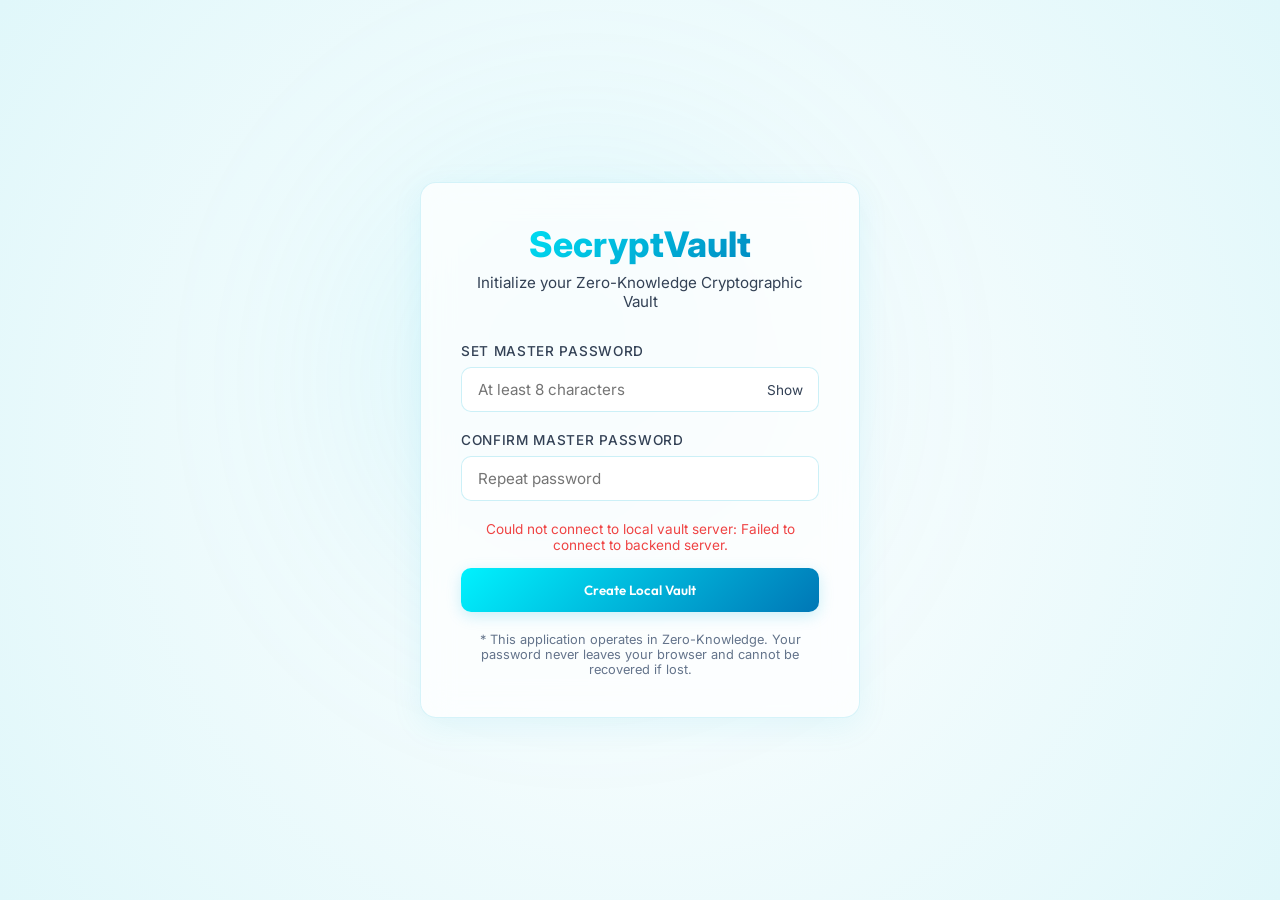
==== secryptVault/index.html @ 35ea75a4 "Integrate SecryptVault project card and live demo with client-side fallback" ====
<!doctype html>
<html lang="en">
  <head>
    <meta charset="UTF-8" />
    <meta name="viewport" content="width=device-width, initial-scale=1.0" />
    <title>SecryptVault - Secure Local Cryptographic Vault</title>
    <link rel="preconnect" href="https://fonts.googleapis.com">
    <link rel="preconnect" href="https://fonts.gstatic.com" crossorigin>
    <link href="https://fonts.googleapis.com/css2?family=Inter:wght@300;400;500;600;700&family=Outfit:wght@400;500;600;700;800&display=swap" rel="stylesheet">
    <script type="module" crossorigin src="./assets/index-CIjahzzJ.js"></script>
    <link rel="stylesheet" crossorigin href="./assets/index-DCNhAiiR.css">
  </head>
  <body>
    <div id="root"></div>
  </body>
</html>
---- secryptVault/assets/index-DCNhAiiR.css ----
:root{--bg-app: radial-gradient(circle at 50% 50%, #ffffff 0%, #e0f7fa 100%);--bg-glass: rgba(255, 255, 255, .75);--bg-glass-active: rgba(230, 250, 252, .9);--border-glass: rgba(0, 180, 216, .15);--border-glass-focus: rgba(0, 180, 216, .6);--accent-cyan: #00b4d8;--accent-blue: #0077b6;--accent-gradient: linear-gradient(135deg, #00f2fe 0%, #0077b6 100%);--accent-gradient-hover: linear-gradient(135deg, #00e5f2 0%, #006296 100%);--text-primary: #0f172a;--text-secondary: #334155;--text-muted: #64748b;--success: #10b981;--warning: #f59e0b;--danger: #ef4444;--danger-gradient: linear-gradient(135deg, #f43f5e 0%, #e11d48 100%);--shadow-glow: 0 0 20px rgba(0, 180, 216, .15);--shadow-box: 0 8px 32px 0 rgba(0, 180, 216, .08);--font-display: "Outfit", "Inter", -apple-system, sans-serif;--font-body: "Inter", -apple-system, sans-serif}*{box-sizing:border-box;margin:0;padding:0;scrollbar-width:thin;scrollbar-color:rgba(0,180,216,.2) transparent}body{font-family:var(--font-body);background:var(--bg-app);color:var(--text-primary);min-height:100vh;display:flex;flex-direction:column;overflow-x:hidden;-webkit-font-smoothing:antialiased}button,input,select,textarea{font-family:inherit;color:inherit}.glass-panel{background:var(--bg-glass);backdrop-filter:blur(16px);-webkit-backdrop-filter:blur(16px);border:1px solid var(--border-glass);border-radius:16px;box-shadow:var(--shadow-box)}::-webkit-scrollbar{width:6px;height:6px}::-webkit-scrollbar-track{background:transparent}::-webkit-scrollbar-thumb{background:#00b4d833;border-radius:4px}::-webkit-scrollbar-thumb:hover{background:#00b4d866}.app-container{display:flex;min-height:100vh;width:100vw}.auth-wrapper{display:flex;align-items:center;justify-content:center;width:100vw;min-height:100vh;position:relative;overflow:hidden}.auth-wrapper:before{content:"";position:absolute;width:400px;height:400px;border-radius:50%;background:var(--accent-gradient);filter:blur(130px);opacity:.15;top:20%;left:30%;pointer-events:none}.auth-card{width:100%;max-width:440px;padding:40px;text-align:center;margin:20px;animation:fadeIn .4s ease-out}h1,h2,h3,h4{font-family:var(--font-display);font-weight:600;letter-spacing:-.02em}.brand-title{font-size:2.2rem;font-weight:800;background:var(--accent-gradient);-webkit-background-clip:text;-webkit-text-fill-color:transparent;margin-bottom:8px}.auth-subtitle{color:var(--text-secondary);font-size:.95rem;margin-bottom:32px}.form-group{margin-bottom:20px;text-align:left}.form-label{display:block;font-size:.85rem;font-weight:500;color:var(--text-secondary);margin-bottom:8px;text-transform:uppercase;letter-spacing:.05em}.input-container{position:relative;display:flex;align-items:center}.text-input{width:100%;padding:12px 16px;background:#ffffffe6;border:1px solid rgba(0,180,216,.2);border-radius:10px;font-size:.95rem;color:var(--text-primary);transition:border-color .2s,box-shadow .2s;outline:none}.text-input:focus{border-color:var(--border-glass-focus);box-shadow:0 0 10px #00b4d826}.input-toggle-btn{position:absolute;right:12px;background:none;border:none;color:var(--text-secondary);cursor:pointer;padding:4px;font-size:.85rem}.input-toggle-btn:hover{color:var(--text-primary)}.btn-primary{width:100%;padding:14px;background:var(--accent-gradient);color:#fff;border:none;border-radius:10px;font-weight:600;cursor:pointer;transition:transform .15s,box-shadow .15s,opacity .15s;font-family:var(--font-display);box-shadow:0 4px 15px #00b4d833}.btn-primary:hover{background:var(--accent-gradient-hover);transform:translateY(-1px);box-shadow:0 6px 20px #00b4d84d}.btn-primary:active{transform:translateY(1px)}.btn-primary:disabled{opacity:.5;cursor:not-allowed;transform:none!important;box-shadow:none!important}.btn-secondary{padding:10px 18px;background:#fffc;border:1px solid rgba(0,180,216,.2);color:var(--accent-blue);border-radius:8px;font-weight:500;cursor:pointer;transition:background-color .2s,border-color .2s}.btn-secondary:hover{background:#00b4d80d;border-color:#00b4d866}.btn-danger{padding:10px 18px;background:var(--danger-gradient);color:#fff;border:none;border-radius:8px;font-weight:600;cursor:pointer;transition:transform .15s,opacity .15s}.btn-danger:hover{opacity:.9;transform:translateY(-1px)}.sidebar{width:280px;padding:24px;display:flex;flex-direction:column;border-right:1px solid var(--border-glass);background:#f0fbfcb3}.sidebar-logo{display:flex;align-items:center;gap:10px;margin-bottom:32px}.logo-icon{width:32px;height:32px;background:var(--accent-gradient);color:#fff;border-radius:8px;display:flex;align-items:center;justify-content:center;font-weight:800;font-family:var(--font-display)}.logo-text{font-size:1.25rem;font-weight:700;letter-spacing:-.01em;color:var(--accent-blue)}.sidebar-menu{list-style:none;display:flex;flex-direction:column;gap:6px;margin-bottom:24px}.menu-item{padding:10px 14px;border-radius:8px;cursor:pointer;transition:background-color .2s,color .2s;font-size:.95rem;display:flex;align-items:center;justify-content:space-between;color:var(--text-secondary)}.menu-item:hover,.menu-item.active{background:#00b4d814;color:var(--accent-blue)}.menu-item.active{border-left:3px solid var(--accent-cyan);padding-left:11px;font-weight:600}.item-count{font-size:.75rem;background:#00b4d81a;color:var(--accent-blue);padding:2px 6px;border-radius:10px}.main-content{flex:1;display:flex;flex-direction:column;overflow:hidden}.top-bar{padding:16px 32px;display:flex;align-items:center;justify-content:space-between;border-bottom:1px solid var(--border-glass);background:#fff6}.search-wrapper{position:relative;width:400px}.search-input{width:100%;padding:10px 16px 10px 38px;background:#ffffffe6;border:1px solid rgba(0,180,216,.15);border-radius:8px;outline:none;font-size:.9rem;color:var(--text-primary);transition:border-color .2s}.search-input:focus{border-color:var(--border-glass-focus)}.search-icon{position:absolute;left:12px;top:50%;transform:translateY(-50%);color:var(--text-muted);pointer-events:none}.user-profile-bar{display:flex;align-items:center;gap:16px}.session-lock-btn{display:flex;align-items:center;gap:8px;padding:8px 14px;font-size:.85rem;background:#ef444414;border:1px solid rgba(239,68,68,.15);border-radius:8px;color:var(--danger);cursor:pointer;transition:background .2s}.session-lock-btn:hover{background:#ef444426}.dashboard-grid{display:flex;flex:1;overflow:hidden}.vault-list-container{flex:1;padding:32px;overflow-y:auto}.vault-list-header{display:flex;align-items:center;justify-content:space-between;margin-bottom:24px}.vault-title-section h2{font-size:1.5rem;margin-bottom:4px;color:var(--accent-blue)}.vault-title-section p{font-size:.85rem;color:var(--text-secondary)}.list-actions{display:flex;gap:12px}.items-list{display:flex;flex-direction:column;gap:10px}.vault-item-card{display:flex;align-items:center;justify-content:space-between;padding:16px 20px;cursor:pointer;transition:transform .15s,background-color .15s,border-color .15s;border:1px solid var(--border-glass)}.vault-item-card:hover{background:#00b4d80a;border-color:#00b4d840;transform:translateY(-1px)}.vault-item-card.active{background:#00b4d814;border-color:var(--accent-cyan)}.item-left{display:flex;align-items:center;gap:16px}.category-badge{padding:6px 12px;border-radius:20px;font-size:.75rem;font-weight:600;text-transform:uppercase;letter-spacing:.05em;background:#00b4d814;color:var(--accent-blue)}.item-info h4{font-size:1rem;font-weight:600;margin-bottom:2px;color:var(--text-primary)}.item-info p{font-size:.8rem;color:var(--text-secondary)}.item-right{display:flex;align-items:center;gap:16px}.fav-star{color:var(--warning);cursor:pointer;font-size:1.2rem}.fav-star.inactive{color:var(--text-muted)}.details-panel{width:480px;border-left:1px solid var(--border-glass);background:#fffffff5;display:flex;flex-direction:column;overflow-y:auto;animation:slideInRight .3s ease-out}@keyframes fadeIn{0%{opacity:0;transform:scale(.98)}to{opacity:1;transform:scale(1)}}@keyframes slideInRight{0%{transform:translate(100%)}to{transform:translate(0)}}.editor-header{padding:24px 32px;border-bottom:1px solid var(--border-glass);display:flex;align-items:center;justify-content:space-between;color:var(--accent-blue)}.editor-body{padding:32px;flex:1;display:flex;flex-direction:column;gap:20px}.editor-footer{padding:24px 32px;border-top:1px solid var(--border-glass);display:flex;gap:12px}.tag-container{display:flex;flex-wrap:wrap;gap:6px;margin-top:6px}.tag-badge{background:#00b4d814;border:1px solid rgba(0,180,216,.2);color:var(--accent-blue);padding:4px 10px;border-radius:6px;font-size:.8rem;display:flex;align-items:center;gap:6px;font-weight:500}.tag-remove-btn{background:none;border:none;color:inherit;cursor:pointer;font-size:.75rem}.generator-row{display:flex;align-items:center;justify-content:space-between;margin-bottom:12px}.entropy-meter{height:4px;width:100%;background:#00b4d81a;border-radius:2px;margin-top:10px;overflow:hidden}.entropy-fill{height:100%;transition:width .3s,background-color .3s}.custom-fields-list{display:flex;flex-direction:column;gap:12px;margin-top:12px}.custom-field-row{display:flex;gap:10px}.toast-notification{position:fixed;bottom:24px;right:24px;padding:12px 24px;border-radius:8px;font-size:.9rem;font-weight:500;color:#fff;display:flex;align-items:center;gap:10px;animation:slideInUp .3s ease-out;z-index:1000;box-shadow:0 10px 25px #00b4d826}@keyframes slideInUp{0%{transform:translateY(100px);opacity:0}to{transform:translateY(0);opacity:1}}.toast-success{background:#10b981f2;border:1px solid rgba(16,185,129,.2)}.toast-error{background:#ef4444f2;border:1px solid rgba(239,68,68,.2)}.toast-info{background:#0077b6f2;border:1px solid rgba(0,119,182,.2)}.empty-state{display:flex;flex-direction:column;align-items:center;justify-content:center;height:100%;text-align:center;color:var(--text-secondary);gap:16px;padding:40px}.empty-state-icon{font-size:3rem;color:var(--accent-cyan);opacity:.6}.audit-logs-list{display:flex;flex-direction:column;gap:12px}.audit-log-card{padding:14px;border-bottom:1px solid var(--border-glass)}.log-meta{display:flex;justify-content:space-between;font-size:.75rem;color:var(--text-muted);margin-bottom:4px}.log-action{font-weight:600;font-size:.85rem;padding:2px 6px;border-radius:4px;text-transform:uppercase}.log-action.failed{background:#ef444414;color:var(--danger)}.log-action.success{background:#10b98114;color:var(--success)}
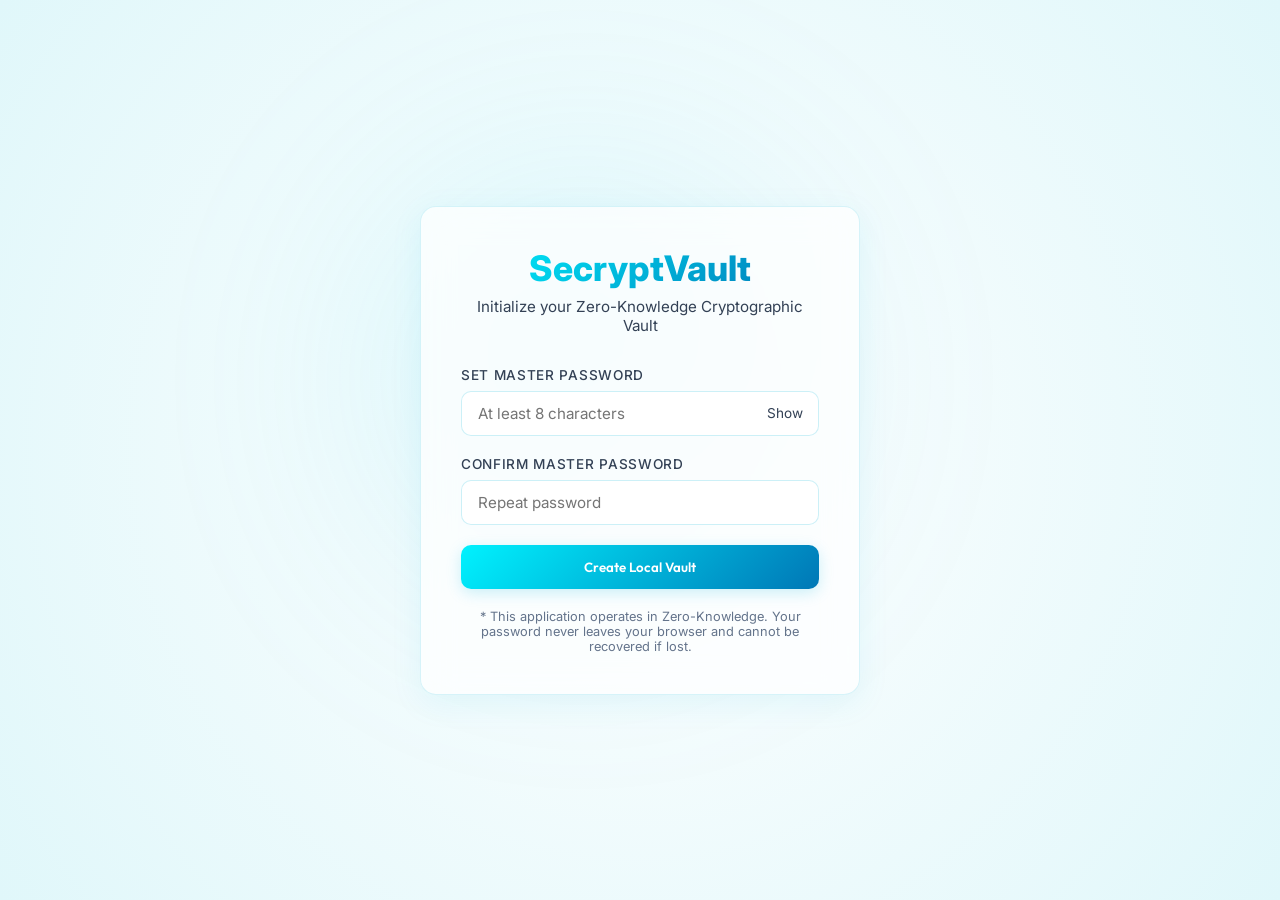
==== commit e315531b: "fix: resolve client-side fallback issue for secryptVault when backend is unreachable" ====
--- a/secryptVault/index.html
+++ b/secryptVault/index.html
@@ -7,7 +7,7 @@
     <link rel="preconnect" href="https://fonts.googleapis.com">
     <link rel="preconnect" href="https://fonts.gstatic.com" crossorigin>
     <link href="https://fonts.googleapis.com/css2?family=Inter:wght@300;400;500;600;700&family=Outfit:wght@400;500;600;700;800&display=swap" rel="stylesheet">
-    <script type="module" crossorigin src="./assets/index-CIjahzzJ.js"></script>
+    <script type="module" crossorigin src="./assets/index-zX6dz_46.js"></script>
     <link rel="stylesheet" crossorigin href="./assets/index-DCNhAiiR.css">
   </head>
   <body>
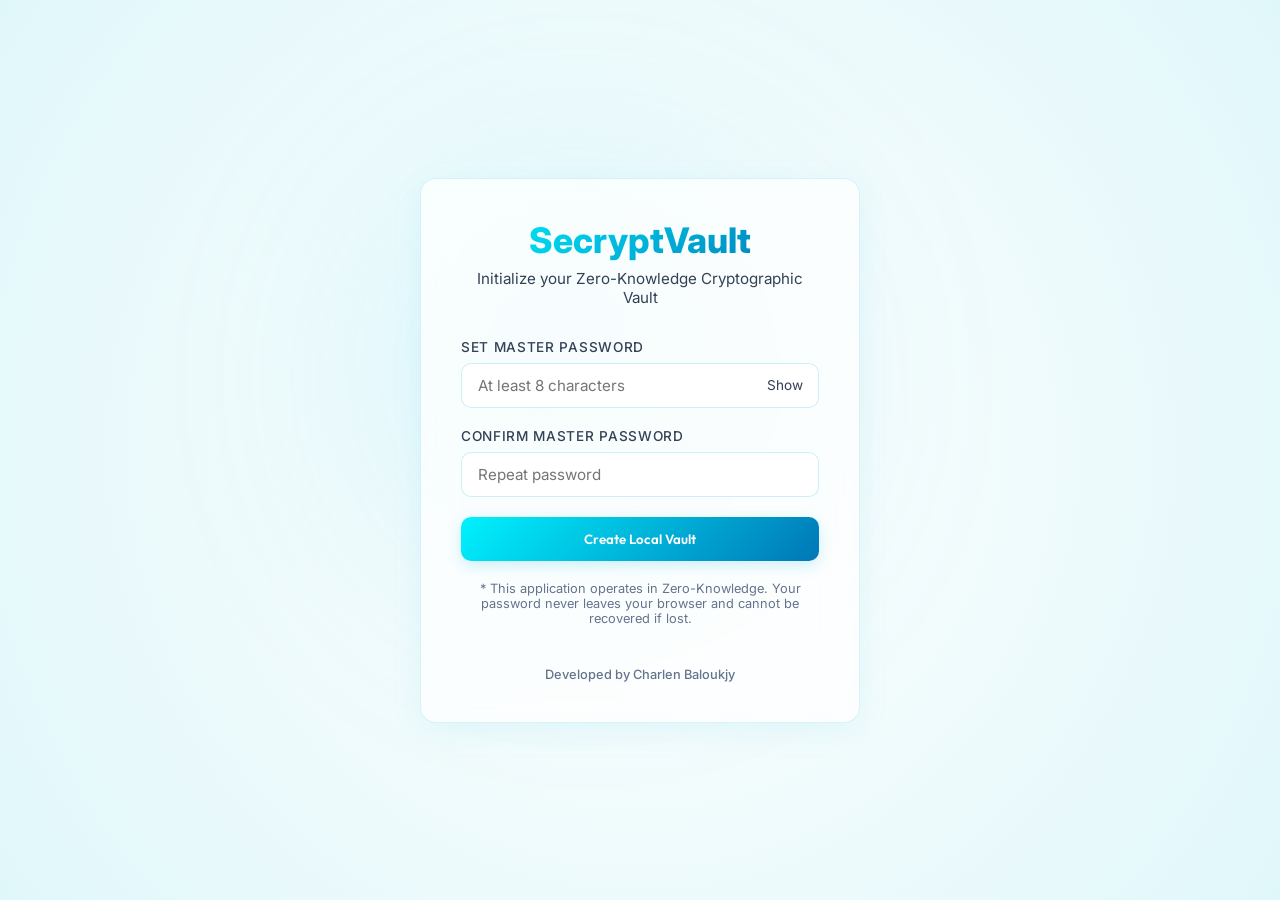
==== commit 8ff5e0b0: "style: add developer credit to secryptVault login, setup, and dashboard screens" ====
--- a/secryptVault/index.html
+++ b/secryptVault/index.html
@@ -7,7 +7,7 @@
     <link rel="preconnect" href="https://fonts.googleapis.com">
     <link rel="preconnect" href="https://fonts.gstatic.com" crossorigin>
     <link href="https://fonts.googleapis.com/css2?family=Inter:wght@300;400;500;600;700&family=Outfit:wght@400;500;600;700;800&display=swap" rel="stylesheet">
-    <script type="module" crossorigin src="./assets/index-zX6dz_46.js"></script>
+    <script type="module" crossorigin src="./assets/index-C67X4o-U.js"></script>
     <link rel="stylesheet" crossorigin href="./assets/index-DCNhAiiR.css">
   </head>
   <body>
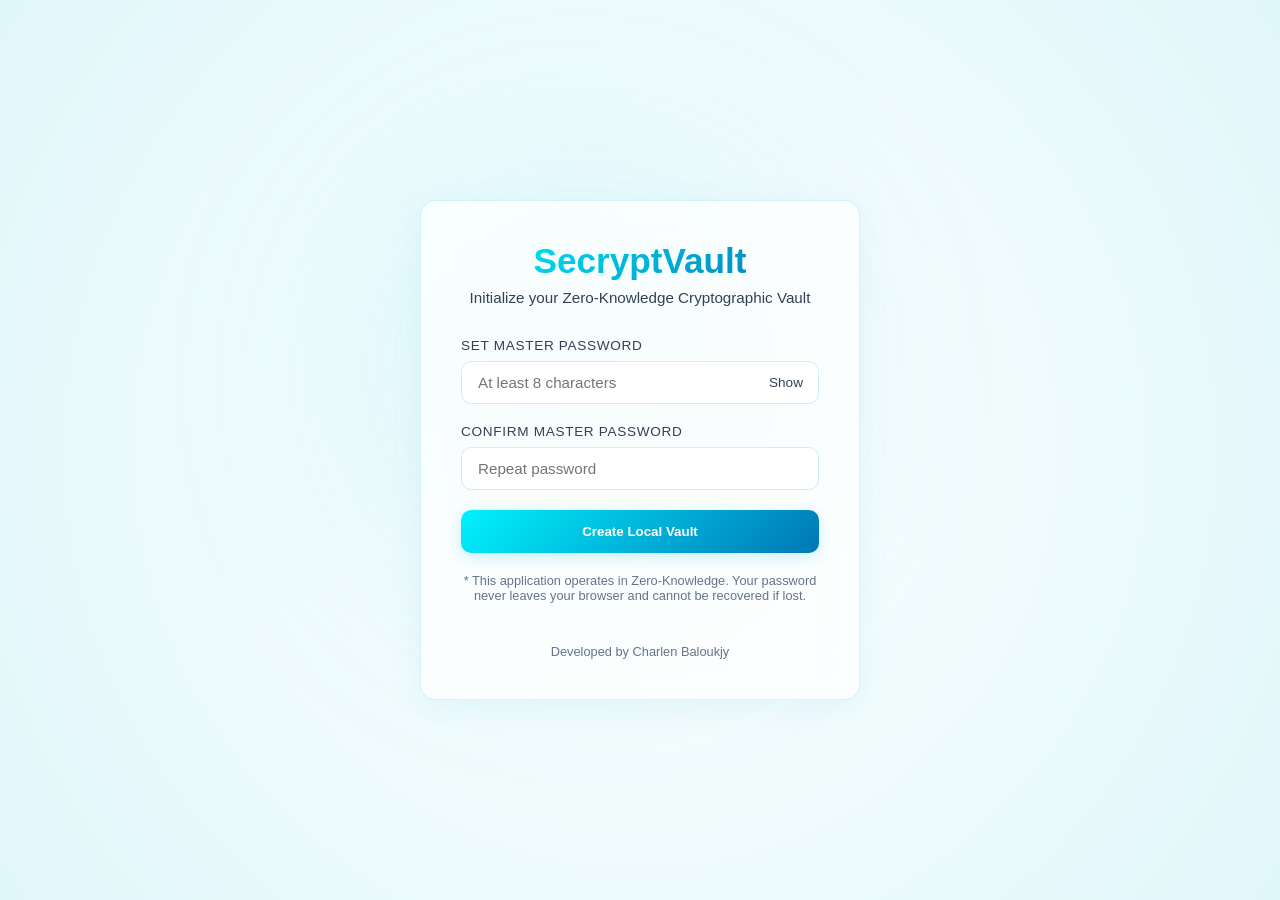
==== commit 971f963f: "sec(security): harden security headers (CSP, Referrer-Policy), escape contact form inputs, move inli" ====
--- a/secryptVault/index.html
+++ b/secryptVault/index.html
@@ -2,12 +2,14 @@
 <html lang="en">
   <head>
     <meta charset="UTF-8" />
+    <meta http-equiv="Content-Security-Policy" content="default-src 'self'; script-src 'self'; style-src 'self' https://fonts.googleapis.com; font-src https://fonts.gstatic.com; img-src 'self' data:; connect-src 'self' http://localhost:* http://127.0.0.1:*; frame-ancestors 'none'; form-action 'none';">
+    <meta name="referrer" content="strict-origin-when-cross-origin">
     <meta name="viewport" content="width=device-width, initial-scale=1.0" />
     <title>SecryptVault - Secure Local Cryptographic Vault</title>
     <link rel="preconnect" href="https://fonts.googleapis.com">
     <link rel="preconnect" href="https://fonts.gstatic.com" crossorigin>
     <link href="https://fonts.googleapis.com/css2?family=Inter:wght@300;400;500;600;700&family=Outfit:wght@400;500;600;700;800&display=swap" rel="stylesheet">
-    <script type="module" crossorigin src="./assets/index-C67X4o-U.js"></script>
+    <script type="module" crossorigin src="./assets/index-CEFqwzFr.js"></script>
     <link rel="stylesheet" crossorigin href="./assets/index-DCNhAiiR.css">
   </head>
   <body>
